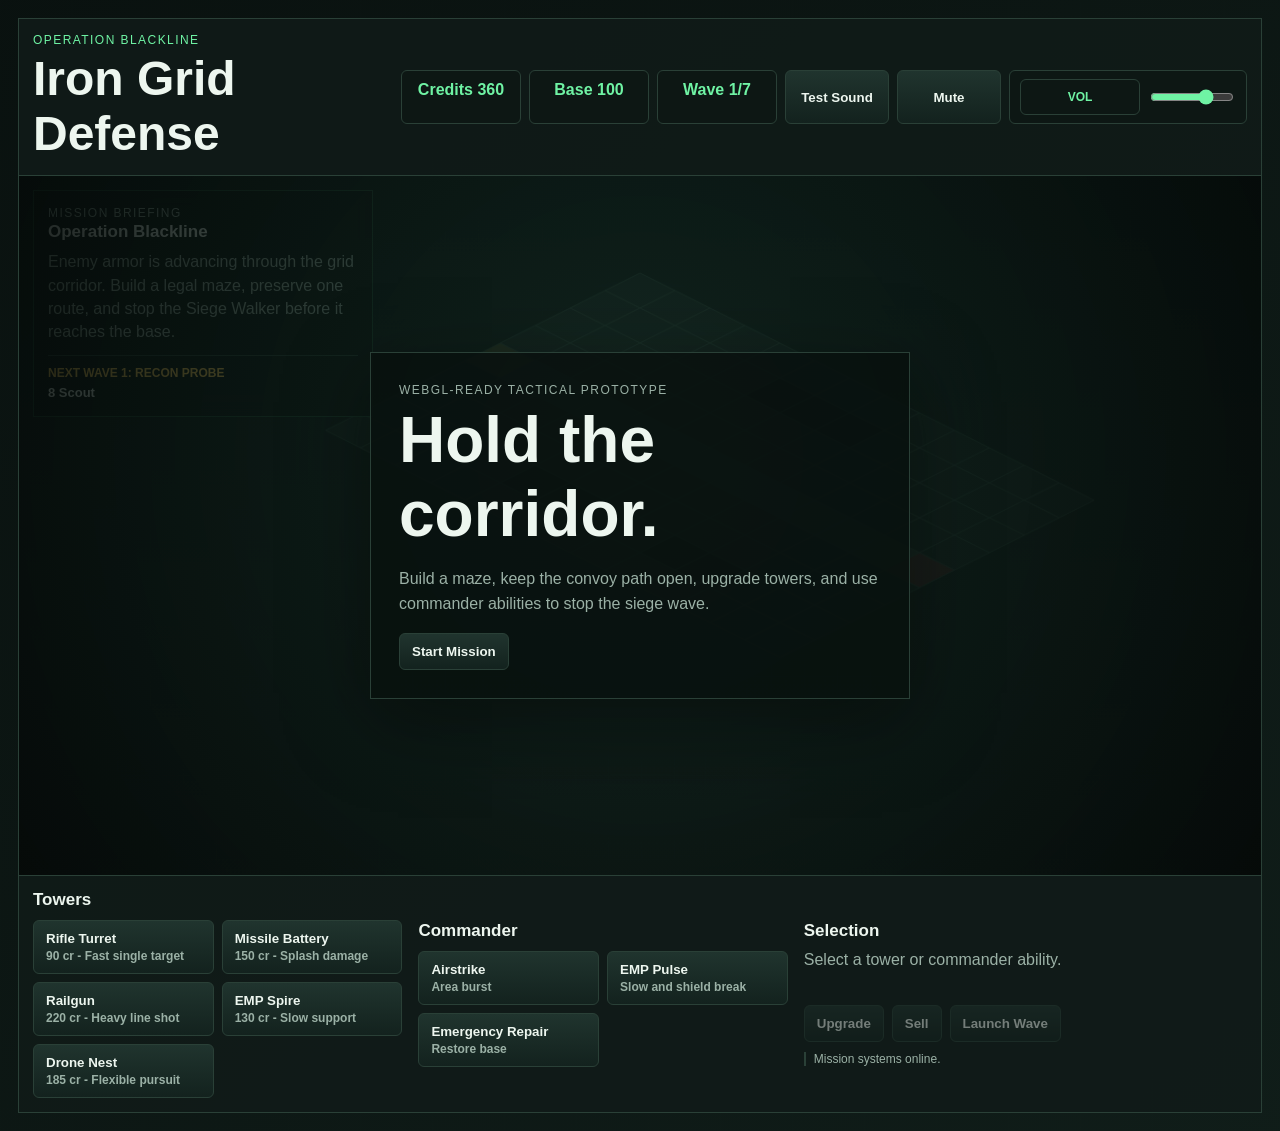
==== docs/index.html @ 9164884e "fix: make audio controls explicit" ====
<!doctype html>
<html lang="en">
<head>
  <meta charset="utf-8">
  <meta name="viewport" content="width=device-width, initial-scale=1">
  <title>Iron Grid Defense</title>
  <link rel="stylesheet" href="styles.css">
</head>
<body>
  <main class="shell">
    <section class="command-bar">
      <div>
        <p class="eyebrow">Operation Blackline</p>
        <h1>Iron Grid Defense</h1>
      </div>
      <div class="status-row">
        <span id="credits">Credits 0</span>
        <span id="base">Base 100</span>
        <span id="wave">Wave 0/0</span>
        <button id="soundToggle" class="sound-toggle">Test Sound</button>
        <button id="muteToggle" class="sound-toggle">Mute</button>
        <label class="volume-control" for="volume">
          <span>Vol</span>
          <input id="volume" type="range" min="0" max="100" value="70">
        </label>
      </div>
    </section>

    <section class="game-frame">
      <canvas id="game" width="1280" height="720" aria-label="Tower defense battlefield"></canvas>
      <aside class="mission-panel">
        <p class="eyebrow">Mission Briefing</p>
        <h2 id="missionName">Operation Blackline</h2>
        <p id="missionBriefing">Build a maze and hold the corridor.</p>
        <div class="wave-preview">
          <span id="waveName">Wave preview unavailable</span>
          <strong id="waveComposition">No wave loaded</strong>
        </div>
      </aside>
      <div id="overlay" class="overlay">
        <div class="overlay-panel">
          <p class="eyebrow">WebGL-ready tactical prototype</p>
          <h2>Hold the corridor.</h2>
          <p>Build a maze, keep the convoy path open, upgrade towers, and use commander abilities to stop the siege wave.</p>
          <button id="start">Start Mission</button>
        </div>
      </div>
    </section>

    <section class="hud">
      <div>
        <h2>Towers</h2>
        <div id="towerButtons" class="button-grid"></div>
      </div>
      <div>
        <h2>Commander</h2>
        <div id="abilityButtons" class="button-grid"></div>
      </div>
      <div class="orders">
        <h2>Selection</h2>
        <p id="selection">Select a tower or commander ability.</p>
        <div class="order-buttons">
          <button id="upgrade" disabled>Upgrade</button>
          <button id="sell" disabled>Sell</button>
          <button id="nextWave">Launch Wave</button>
        </div>
        <div id="combatLog" class="combat-log"></div>
      </div>
    </section>
  </main>
  <script src="data.js"></script>
  <script src="game.js"></script>
</body>
</html>
---- docs/styles.css ----
:root {
  --bg: #09110f;
  --panel: #111b19;
  --panel-2: #172520;
  --line: #2a4037;
  --text: #edf6ef;
  --muted: #9bb1a6;
  --accent: #6ff3a4;
  --warn: #ffcf5a;
  --danger: #ff6f5f;
  --steel: #8fb0bb;
}

* {
  box-sizing: border-box;
}

html,
body {
  margin: 0;
  min-height: 100%;
  background:
    linear-gradient(140deg, rgba(9, 17, 15, 0.96), rgba(15, 28, 24, 0.94)),
    repeating-linear-gradient(90deg, rgba(111, 243, 164, 0.045) 0 1px, transparent 1px 72px);
  color: var(--text);
  font-family: "Trebuchet MS", "Segoe UI", sans-serif;
}

button {
  border: 1px solid var(--line);
  background: linear-gradient(180deg, #20342e, #13221e);
  color: var(--text);
  padding: 10px 12px;
  border-radius: 6px;
  font-weight: 700;
  cursor: pointer;
}

button:hover:not(:disabled),
button.active {
  border-color: var(--accent);
  box-shadow: 0 0 18px rgba(111, 243, 164, 0.2);
}

button:disabled {
  cursor: not-allowed;
  opacity: 0.45;
}

.shell {
  width: min(1440px, 100%);
  margin: 0 auto;
  padding: 18px;
}

.command-bar,
.hud {
  display: grid;
  grid-template-columns: 1fr auto;
  gap: 16px;
  align-items: center;
  border: 1px solid var(--line);
  background: rgba(17, 27, 25, 0.88);
  padding: 14px;
}

.command-bar {
  border-bottom: 0;
}

.hud {
  grid-template-columns: 1fr 1fr 1.2fr;
  border-top: 0;
}

.eyebrow {
  margin: 0 0 4px;
  color: var(--accent);
  text-transform: uppercase;
  letter-spacing: 0.12em;
  font-size: 12px;
}

h1,
h2 {
  margin: 0;
  letter-spacing: 0;
}

h1 {
  font-size: clamp(28px, 4vw, 48px);
}

h2 {
  font-size: 17px;
  margin-bottom: 10px;
}

.status-row {
  display: flex;
  flex-wrap: wrap;
  justify-content: flex-end;
  gap: 8px;
}

.status-row span {
  min-width: 120px;
  border: 1px solid var(--line);
  background: #0d1714;
  color: var(--accent);
  padding: 10px;
  text-align: center;
  border-radius: 6px;
  font-weight: 800;
}

.sound-toggle {
  min-width: 104px;
  text-align: center;
}

.volume-control {
  display: flex;
  align-items: center;
  gap: 8px;
  min-width: 150px;
  border: 1px solid var(--line);
  background: #0d1714;
  padding: 8px 10px;
  border-radius: 6px;
  color: var(--muted);
  font-size: 12px;
  font-weight: 800;
  text-transform: uppercase;
}

.volume-control input {
  width: 84px;
  accent-color: var(--accent);
}

.game-frame {
  position: relative;
  border: 1px solid var(--line);
  background: #07100e;
}

.mission-panel {
  position: absolute;
  top: 14px;
  left: 14px;
  width: min(340px, calc(100% - 28px));
  border: 1px solid rgba(111, 243, 164, 0.24);
  background: rgba(9, 17, 15, 0.78);
  padding: 14px;
  backdrop-filter: blur(8px);
}

.mission-panel p {
  margin: 0;
  color: var(--muted);
  line-height: 1.45;
}

.mission-panel h2 {
  margin-bottom: 8px;
}

.wave-preview {
  margin-top: 12px;
  border-top: 1px solid var(--line);
  padding-top: 10px;
}

.wave-preview span,
.wave-preview strong {
  display: block;
}

.wave-preview span {
  color: var(--warn);
  font-size: 12px;
  font-weight: 800;
  text-transform: uppercase;
}

.wave-preview strong {
  margin-top: 4px;
  color: var(--text);
  font-size: 13px;
  line-height: 1.35;
}

canvas {
  display: block;
  width: 100%;
  height: auto;
  aspect-ratio: 16 / 9;
}

.overlay {
  position: absolute;
  inset: 0;
  display: grid;
  place-items: center;
  background: radial-gradient(circle at 50% 40%, rgba(19, 42, 35, 0.66), rgba(4, 8, 7, 0.9));
}

.overlay.hidden {
  display: none;
}

.overlay-panel {
  max-width: 540px;
  padding: 28px;
  border: 1px solid var(--line);
  background: rgba(9, 17, 15, 0.86);
  box-shadow: 0 22px 80px rgba(0, 0, 0, 0.42);
}

.overlay-panel h2 {
  font-size: clamp(34px, 5vw, 72px);
  margin-bottom: 12px;
}

.overlay-panel p {
  color: var(--muted);
  line-height: 1.55;
}

.button-grid {
  display: grid;
  grid-template-columns: repeat(auto-fit, minmax(132px, 1fr));
  gap: 8px;
}

.tower-button,
.ability-button {
  text-align: left;
}

.tower-button span,
.ability-button span {
  display: block;
  color: var(--muted);
  font-size: 12px;
  margin-top: 3px;
}

.orders p {
  min-height: 44px;
  margin: 0 0 10px;
  color: var(--muted);
}

.order-buttons {
  display: flex;
  flex-wrap: wrap;
  gap: 8px;
}

.combat-log {
  display: grid;
  gap: 5px;
  margin-top: 10px;
  color: var(--muted);
  font-size: 12px;
}

.combat-log span {
  border-left: 2px solid var(--line);
  padding-left: 8px;
}

@media (max-width: 860px) {
  .command-bar,
  .hud {
    grid-template-columns: 1fr;
  }

  .status-row {
    justify-content: flex-start;
  }

  .mission-panel {
    position: static;
    width: auto;
    border-left: 0;
    border-right: 0;
  }
}
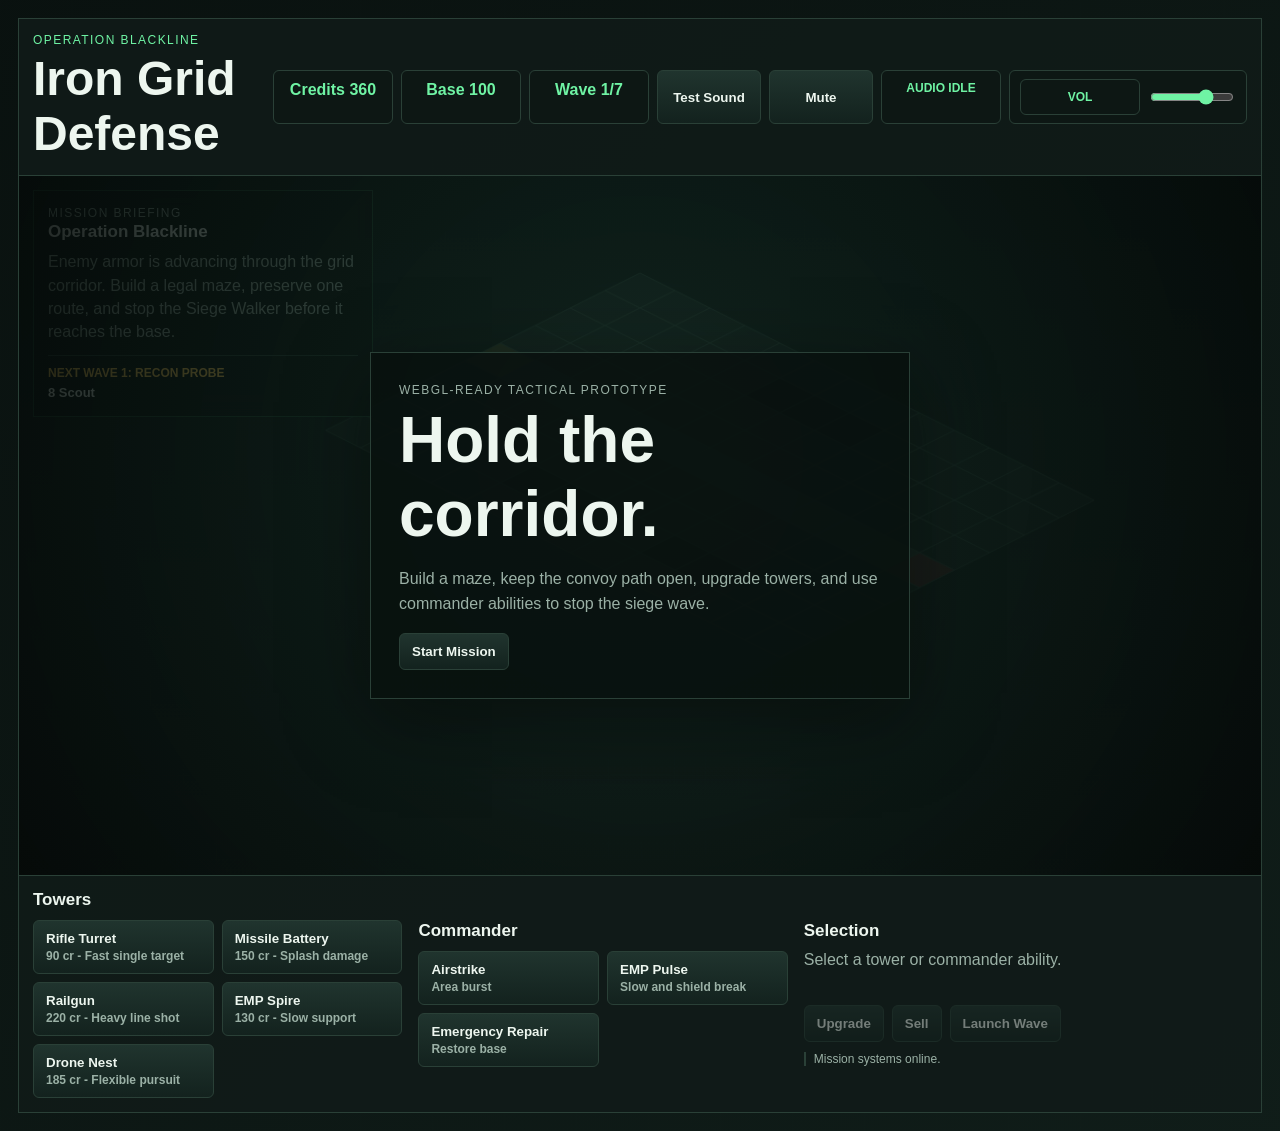
==== commit 841cf490: "fix: add audio fallback diagnostics" ====
--- a/docs/index.html
+++ b/docs/index.html
@@ -19,6 +19,7 @@
         <span id="wave">Wave 0/0</span>
         <button id="soundToggle" class="sound-toggle">Test Sound</button>
         <button id="muteToggle" class="sound-toggle">Mute</button>
+        <span id="audioStatus" class="audio-status">Audio idle</span>
         <label class="volume-control" for="volume">
           <span>Vol</span>
           <input id="volume" type="range" min="0" max="100" value="70">
--- a/docs/styles.css
+++ b/docs/styles.css
@@ -139,6 +139,27 @@
   accent-color: var(--accent);
 }
 
+.audio-status {
+  min-width: 118px;
+  border: 1px solid var(--line);
+  background: #0d1714;
+  color: var(--muted);
+  padding: 10px;
+  text-align: center;
+  border-radius: 6px;
+  font-size: 12px;
+  font-weight: 800;
+  text-transform: uppercase;
+}
+
+.audio-status.ready {
+  color: var(--accent);
+}
+
+.audio-status.blocked {
+  color: var(--danger);
+}
+
 .game-frame {
   position: relative;
   border: 1px solid var(--line);
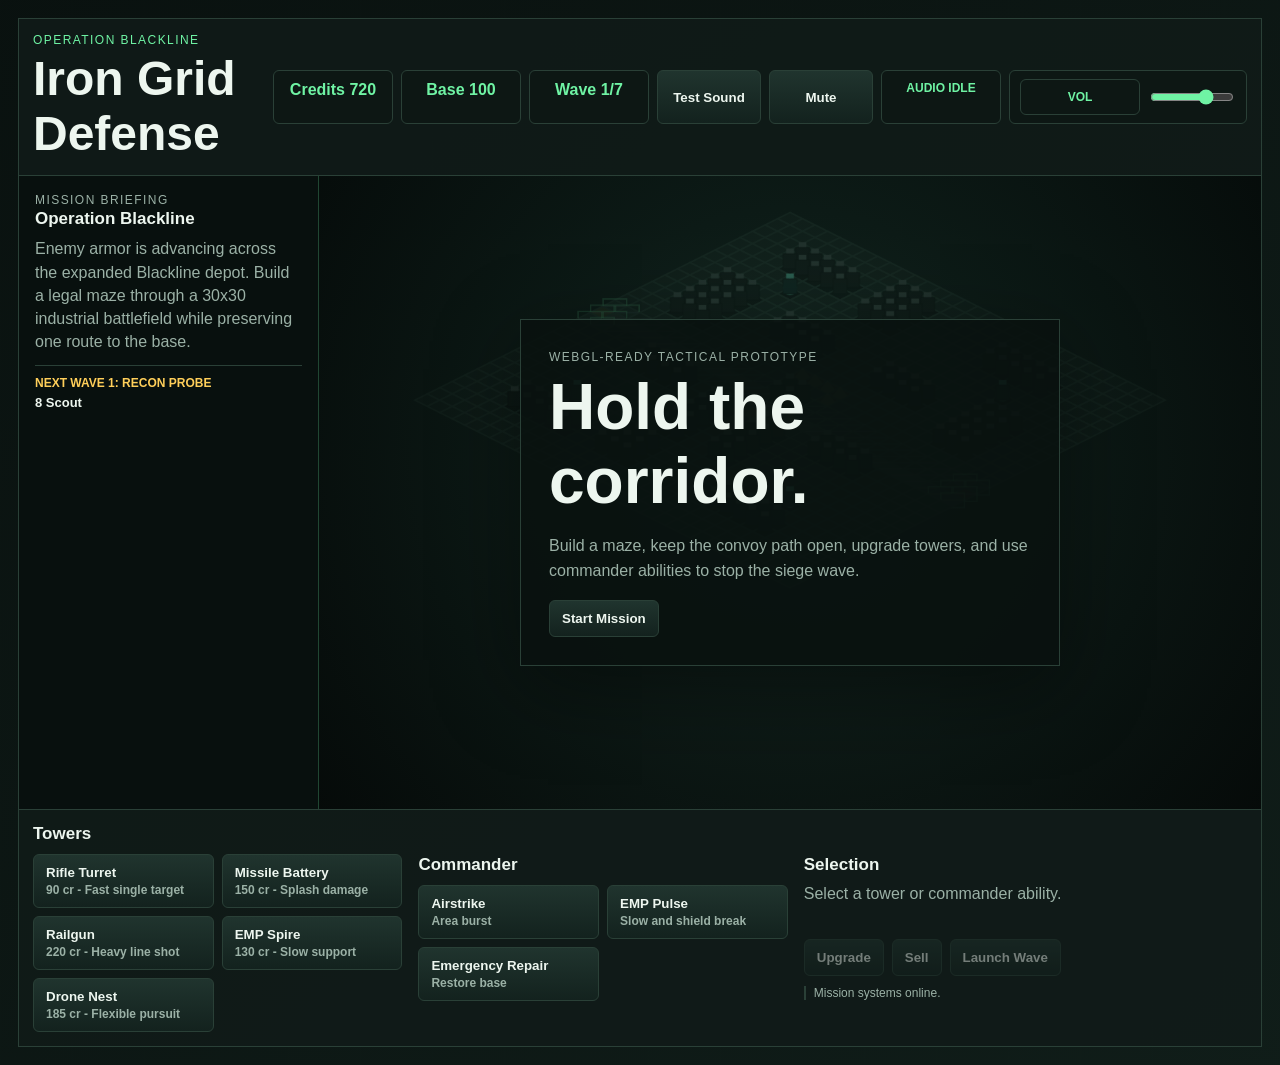
==== commit 453d9024: "fix: reframe large battlefield layout" ====
--- a/docs/index.html
+++ b/docs/index.html
@@ -27,8 +27,7 @@
       </div>
     </section>
 
-    <section class="game-frame">
-      <canvas id="game" width="1280" height="720" aria-label="Tower defense battlefield"></canvas>
+    <section class="battlefield-layout">
       <aside class="mission-panel">
         <p class="eyebrow">Mission Briefing</p>
         <h2 id="missionName">Operation Blackline</h2>
@@ -38,12 +37,15 @@
           <strong id="waveComposition">No wave loaded</strong>
         </div>
       </aside>
-      <div id="overlay" class="overlay">
-        <div class="overlay-panel">
-          <p class="eyebrow">WebGL-ready tactical prototype</p>
-          <h2>Hold the corridor.</h2>
-          <p>Build a maze, keep the convoy path open, upgrade towers, and use commander abilities to stop the siege wave.</p>
-          <button id="start">Start Mission</button>
+      <div class="game-frame">
+        <canvas id="game" width="1280" height="860" aria-label="Tower defense battlefield"></canvas>
+        <div id="overlay" class="overlay">
+          <div class="overlay-panel">
+            <p class="eyebrow">WebGL-ready tactical prototype</p>
+            <h2>Hold the corridor.</h2>
+            <p>Build a maze, keep the convoy path open, upgrade towers, and use commander abilities to stop the siege wave.</p>
+            <button id="start">Start Mission</button>
+          </div>
         </div>
       </div>
     </section>
--- a/docs/styles.css
+++ b/docs/styles.css
@@ -48,7 +48,7 @@
 }
 
 .shell {
-  width: min(1440px, 100%);
+  width: min(1760px, 100%);
   margin: 0 auto;
   padding: 18px;
 }
@@ -160,21 +160,23 @@
   color: var(--danger);
 }
 
+.battlefield-layout {
+  display: grid;
+  grid-template-columns: 300px 1fr;
+  border: 1px solid var(--line);
+  background: rgba(7, 16, 14, 0.92);
+}
+
 .game-frame {
   position: relative;
-  border: 1px solid var(--line);
   background: #07100e;
+  min-width: 0;
 }
 
 .mission-panel {
-  position: absolute;
-  top: 14px;
-  left: 14px;
-  width: min(340px, calc(100% - 28px));
-  border: 1px solid rgba(111, 243, 164, 0.24);
-  background: rgba(9, 17, 15, 0.78);
-  padding: 14px;
-  backdrop-filter: blur(8px);
+  border-right: 1px solid rgba(111, 243, 164, 0.24);
+  background: rgba(9, 17, 15, 0.86);
+  padding: 16px;
 }
 
 .mission-panel p {
@@ -216,7 +218,7 @@
   display: block;
   width: 100%;
   height: auto;
-  aspect-ratio: 16 / 9;
+  aspect-ratio: 1280 / 860;
 }
 
 .overlay {
@@ -299,14 +301,17 @@
     grid-template-columns: 1fr;
   }
 
+  .battlefield-layout {
+    grid-template-columns: 1fr;
+  }
+
   .status-row {
     justify-content: flex-start;
   }
 
   .mission-panel {
-    position: static;
-    width: auto;
     border-left: 0;
     border-right: 0;
+    border-bottom: 1px solid rgba(111, 243, 164, 0.24);
   }
 }
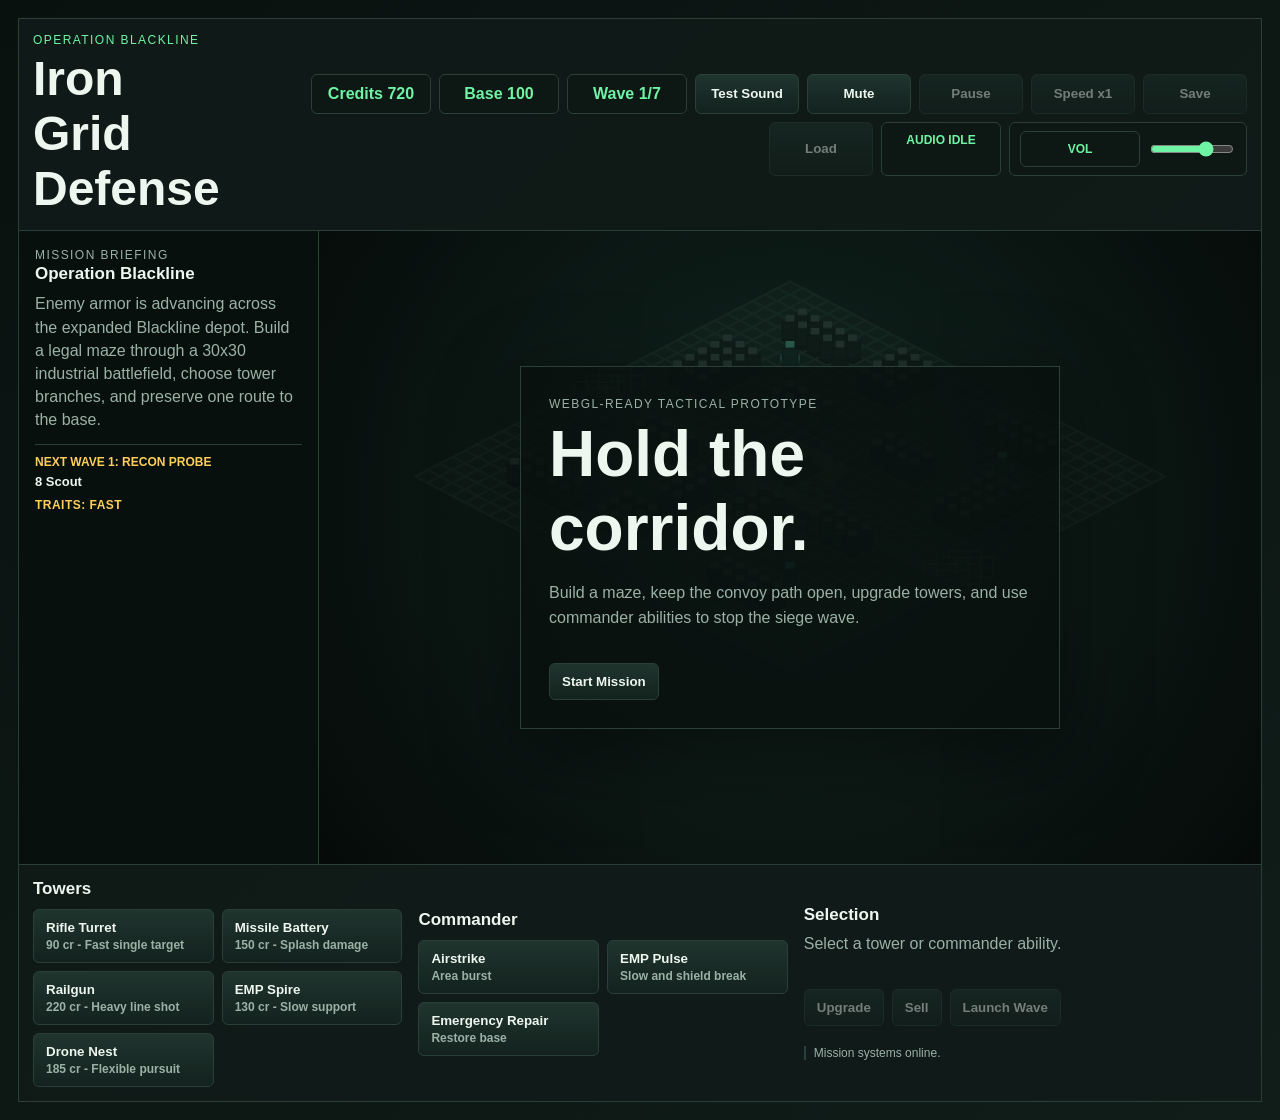
==== commit 4ca3aa3a: "feat: expand tower defense mission systems" ====
--- a/docs/index.html
+++ b/docs/index.html
@@ -19,6 +19,10 @@
         <span id="wave">Wave 0/0</span>
         <button id="soundToggle" class="sound-toggle">Test Sound</button>
         <button id="muteToggle" class="sound-toggle">Mute</button>
+        <button id="pauseToggle" class="sound-toggle">Pause</button>
+        <button id="speedToggle" class="sound-toggle">Speed x1</button>
+        <button id="saveGame" class="sound-toggle">Save</button>
+        <button id="loadGame" class="sound-toggle">Load</button>
         <span id="audioStatus" class="audio-status">Audio idle</span>
         <label class="volume-control" for="volume">
           <span>Vol</span>
@@ -35,6 +39,7 @@
         <div class="wave-preview">
           <span id="waveName">Wave preview unavailable</span>
           <strong id="waveComposition">No wave loaded</strong>
+          <span id="waveTraits" class="wave-traits">No enemy traits loaded</span>
         </div>
       </aside>
       <div class="game-frame">
@@ -42,8 +47,9 @@
         <div id="overlay" class="overlay">
           <div class="overlay-panel">
             <p class="eyebrow">WebGL-ready tactical prototype</p>
-            <h2>Hold the corridor.</h2>
-            <p>Build a maze, keep the convoy path open, upgrade towers, and use commander abilities to stop the siege wave.</p>
+            <h2 id="overlayTitle">Hold the corridor.</h2>
+            <p id="overlayText">Build a maze, keep the convoy path open, upgrade towers, and use commander abilities to stop the siege wave.</p>
+            <div id="resultStats" class="result-stats" aria-live="polite"></div>
             <button id="start">Start Mission</button>
           </div>
         </div>
@@ -67,6 +73,7 @@
           <button id="sell" disabled>Sell</button>
           <button id="nextWave">Launch Wave</button>
         </div>
+        <div id="upgradeChoices" class="upgrade-choices"></div>
         <div id="combatLog" class="combat-log"></div>
       </div>
     </section>
--- a/docs/styles.css
+++ b/docs/styles.css
@@ -214,6 +214,15 @@
   line-height: 1.35;
 }
 
+.wave-traits {
+  margin-top: 8px;
+  color: var(--steel);
+  font-size: 12px;
+  font-weight: 700;
+  text-transform: uppercase;
+  letter-spacing: 0.04em;
+}
+
 canvas {
   display: block;
   width: 100%;
@@ -251,6 +260,33 @@
   line-height: 1.55;
 }
 
+.result-stats {
+  display: grid;
+  grid-template-columns: repeat(2, minmax(0, 1fr));
+  gap: 8px;
+  margin: 18px 0 14px;
+}
+
+.result-stat {
+  border: 1px solid var(--line);
+  background: rgba(13, 23, 20, 0.85);
+  padding: 10px 12px;
+}
+
+.result-stat strong {
+  display: block;
+  color: var(--accent);
+  font-size: 18px;
+  margin-bottom: 2px;
+}
+
+.result-stat span {
+  color: var(--muted);
+  font-size: 11px;
+  text-transform: uppercase;
+  letter-spacing: 0.08em;
+}
+
 .button-grid {
   display: grid;
   grid-template-columns: repeat(auto-fit, minmax(132px, 1fr));
@@ -280,6 +316,35 @@
   display: flex;
   flex-wrap: wrap;
   gap: 8px;
+}
+
+.upgrade-choices {
+  display: grid;
+  grid-template-columns: repeat(auto-fit, minmax(170px, 1fr));
+  gap: 8px;
+  margin-top: 10px;
+}
+
+.upgrade-choice {
+  text-align: left;
+  border-color: rgba(111, 243, 164, 0.28);
+}
+
+.upgrade-choice strong,
+.upgrade-choice span {
+  display: block;
+}
+
+.upgrade-choice span {
+  margin-top: 4px;
+  color: var(--muted);
+  font-size: 12px;
+  line-height: 1.35;
+}
+
+.upgrade-choice.active {
+  border-color: var(--accent);
+  box-shadow: 0 0 18px rgba(111, 243, 164, 0.16);
 }
 
 .combat-log {
@@ -314,4 +379,8 @@
     border-right: 0;
     border-bottom: 1px solid rgba(111, 243, 164, 0.24);
   }
-}
+
+  .result-stats {
+    grid-template-columns: 1fr;
+  }
+}
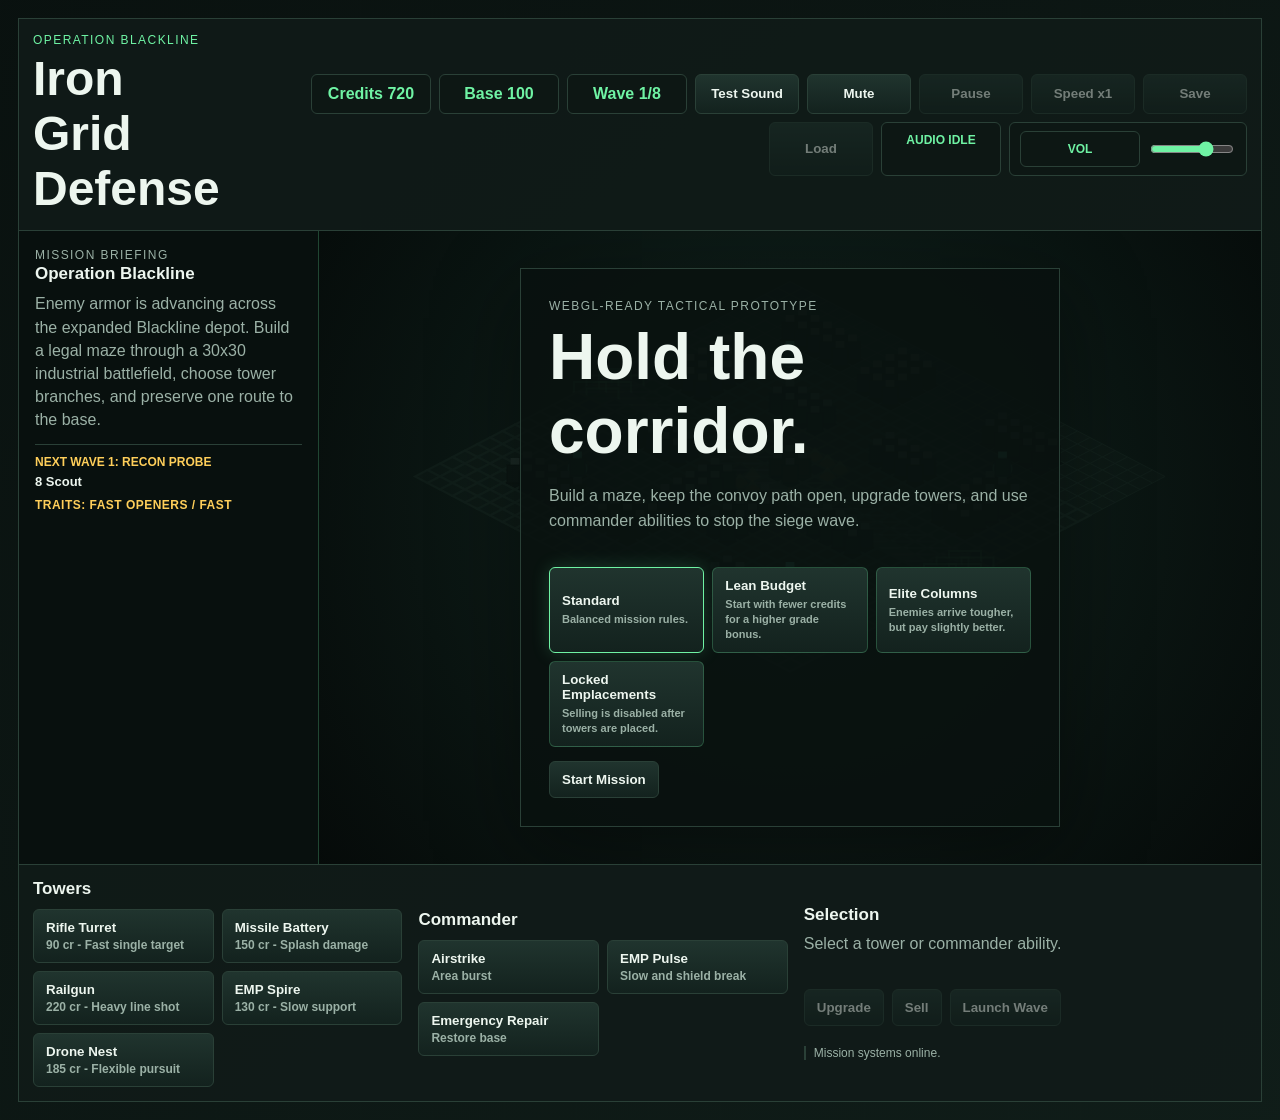
==== commit 63af05fb: "Add strategic tower defense depth" ====
--- a/docs/index.html
+++ b/docs/index.html
@@ -44,12 +44,20 @@
       </aside>
       <div class="game-frame">
         <canvas id="game" width="1280" height="860" aria-label="Tower defense battlefield"></canvas>
+        <div id="battleBanner" class="battle-banner" aria-live="polite"></div>
+        <div id="pauseOverlay" class="pause-overlay hidden">
+          <div>
+            <p class="eyebrow">Paused</p>
+            <h2>Orders held.</h2>
+          </div>
+        </div>
         <div id="overlay" class="overlay">
           <div class="overlay-panel">
             <p class="eyebrow">WebGL-ready tactical prototype</p>
             <h2 id="overlayTitle">Hold the corridor.</h2>
             <p id="overlayText">Build a maze, keep the convoy path open, upgrade towers, and use commander abilities to stop the siege wave.</p>
             <div id="resultStats" class="result-stats" aria-live="polite"></div>
+            <div id="challengeModes" class="challenge-modes" aria-label="Challenge modes"></div>
             <button id="start">Start Mission</button>
           </div>
         </div>
@@ -68,6 +76,7 @@
       <div class="orders">
         <h2>Selection</h2>
         <p id="selection">Select a tower or commander ability.</p>
+        <div id="towerDetails" class="tower-details" aria-live="polite"></div>
         <div class="order-buttons">
           <button id="upgrade" disabled>Upgrade</button>
           <button id="sell" disabled>Sell</button>
@@ -77,8 +86,12 @@
         <div id="combatLog" class="combat-log"></div>
       </div>
     </section>
+    <section id="debugPanel" class="debug-panel" hidden>
+      <button id="debugCredits">+500 Credits</button>
+      <button id="debugWave">Skip Wave</button>
+      <button id="debugSaveClear">Clear Save</button>
+    </section>
   </main>
-  <script src="data.js"></script>
-  <script src="game.js"></script>
+  <script type="module" src="game.js"></script>
 </body>
 </html>
--- a/docs/styles.css
+++ b/docs/styles.css
@@ -171,6 +171,7 @@
   position: relative;
   background: #07100e;
   min-width: 0;
+  overflow: hidden;
 }
 
 .mission-panel {
@@ -242,6 +243,56 @@
   display: none;
 }
 
+.pause-overlay {
+  position: absolute;
+  inset: 0;
+  display: grid;
+  place-items: center;
+  background: rgba(5, 9, 8, 0.54);
+  pointer-events: none;
+  backdrop-filter: blur(2px);
+}
+
+.pause-overlay.hidden {
+  display: none;
+}
+
+.pause-overlay div {
+  border: 1px solid var(--line);
+  background: rgba(9, 17, 15, 0.88);
+  padding: 18px 22px;
+  text-align: center;
+}
+
+.pause-overlay h2 {
+  margin: 0;
+  font-size: 24px;
+}
+
+.battle-banner {
+  position: absolute;
+  top: 18px;
+  left: 50%;
+  min-width: min(420px, calc(100% - 36px));
+  transform: translateX(-50%);
+  border: 1px solid rgba(111, 243, 164, 0.3);
+  background: rgba(9, 17, 15, 0.86);
+  color: var(--text);
+  padding: 10px 14px;
+  text-align: center;
+  font-weight: 800;
+  text-transform: uppercase;
+  letter-spacing: 0.08em;
+  opacity: 0;
+  pointer-events: none;
+  transition: opacity 140ms ease, transform 140ms ease;
+}
+
+.battle-banner.visible {
+  opacity: 1;
+  transform: translate(-50%, 0);
+}
+
 .overlay-panel {
   max-width: 540px;
   padding: 28px;
@@ -287,6 +338,36 @@
   letter-spacing: 0.08em;
 }
 
+.challenge-modes {
+  display: grid;
+  grid-template-columns: repeat(auto-fit, minmax(138px, 1fr));
+  gap: 8px;
+  margin: 16px 0 14px;
+}
+
+.challenge-button {
+  text-align: left;
+  border-color: rgba(111, 243, 164, 0.22);
+  min-height: 76px;
+}
+
+.challenge-button strong,
+.challenge-button span {
+  display: block;
+}
+
+.challenge-button span {
+  margin-top: 4px;
+  color: var(--muted);
+  font-size: 11px;
+  line-height: 1.35;
+}
+
+.challenge-button.active {
+  border-color: var(--accent);
+  box-shadow: 0 0 18px rgba(111, 243, 164, 0.18);
+}
+
 .button-grid {
   display: grid;
   grid-template-columns: repeat(auto-fit, minmax(132px, 1fr));
@@ -312,6 +393,70 @@
   color: var(--muted);
 }
 
+.tower-details {
+  min-height: 0;
+  margin-bottom: 10px;
+}
+
+.tower-detail-header {
+  display: flex;
+  justify-content: space-between;
+  gap: 10px;
+  border: 1px solid var(--line);
+  background: rgba(13, 23, 20, 0.82);
+  padding: 9px 10px;
+}
+
+.tower-detail-header strong,
+.tower-detail-header span {
+  overflow-wrap: anywhere;
+}
+
+.tower-detail-header span {
+  color: var(--accent);
+  font-size: 12px;
+  font-weight: 800;
+  text-transform: uppercase;
+}
+
+.tower-stat-grid {
+  display: grid;
+  grid-template-columns: repeat(3, minmax(0, 1fr));
+  gap: 6px;
+  margin-top: 6px;
+}
+
+.tower-stat-grid span {
+  border: 1px solid rgba(42, 64, 55, 0.82);
+  background: rgba(7, 16, 14, 0.7);
+  color: var(--muted);
+  padding: 7px;
+  font-size: 11px;
+  text-transform: uppercase;
+}
+
+.tower-stat-grid b {
+  display: block;
+  color: var(--text);
+  font-size: 13px;
+  margin-bottom: 2px;
+}
+
+.tower-details p {
+  min-height: 0;
+  margin: 6px 0 0;
+  border-left: 2px solid var(--accent);
+  padding-left: 8px;
+  font-size: 12px;
+}
+
+.tower-details .tower-role {
+  color: var(--steel);
+  text-transform: uppercase;
+  font-weight: 800;
+  letter-spacing: 0.04em;
+}
+
 .order-buttons {
   display: flex;
   flex-wrap: wrap;
@@ -358,6 +503,19 @@
 .combat-log span {
   border-left: 2px solid var(--line);
   padding-left: 8px;
+}
+
+.debug-panel {
+  display: flex;
+  flex-wrap: wrap;
+  gap: 8px;
+  border: 1px solid var(--warn);
+  background: rgba(43, 41, 29, 0.76);
+  padding: 10px;
+}
+
+.debug-panel[hidden] {
+  display: none;
 }
 
 @media (max-width: 860px) {
@@ -383,4 +541,8 @@
   .result-stats {
     grid-template-columns: 1fr;
   }
-}
+
+  .tower-stat-grid {
+    grid-template-columns: repeat(2, minmax(0, 1fr));
+  }
+}
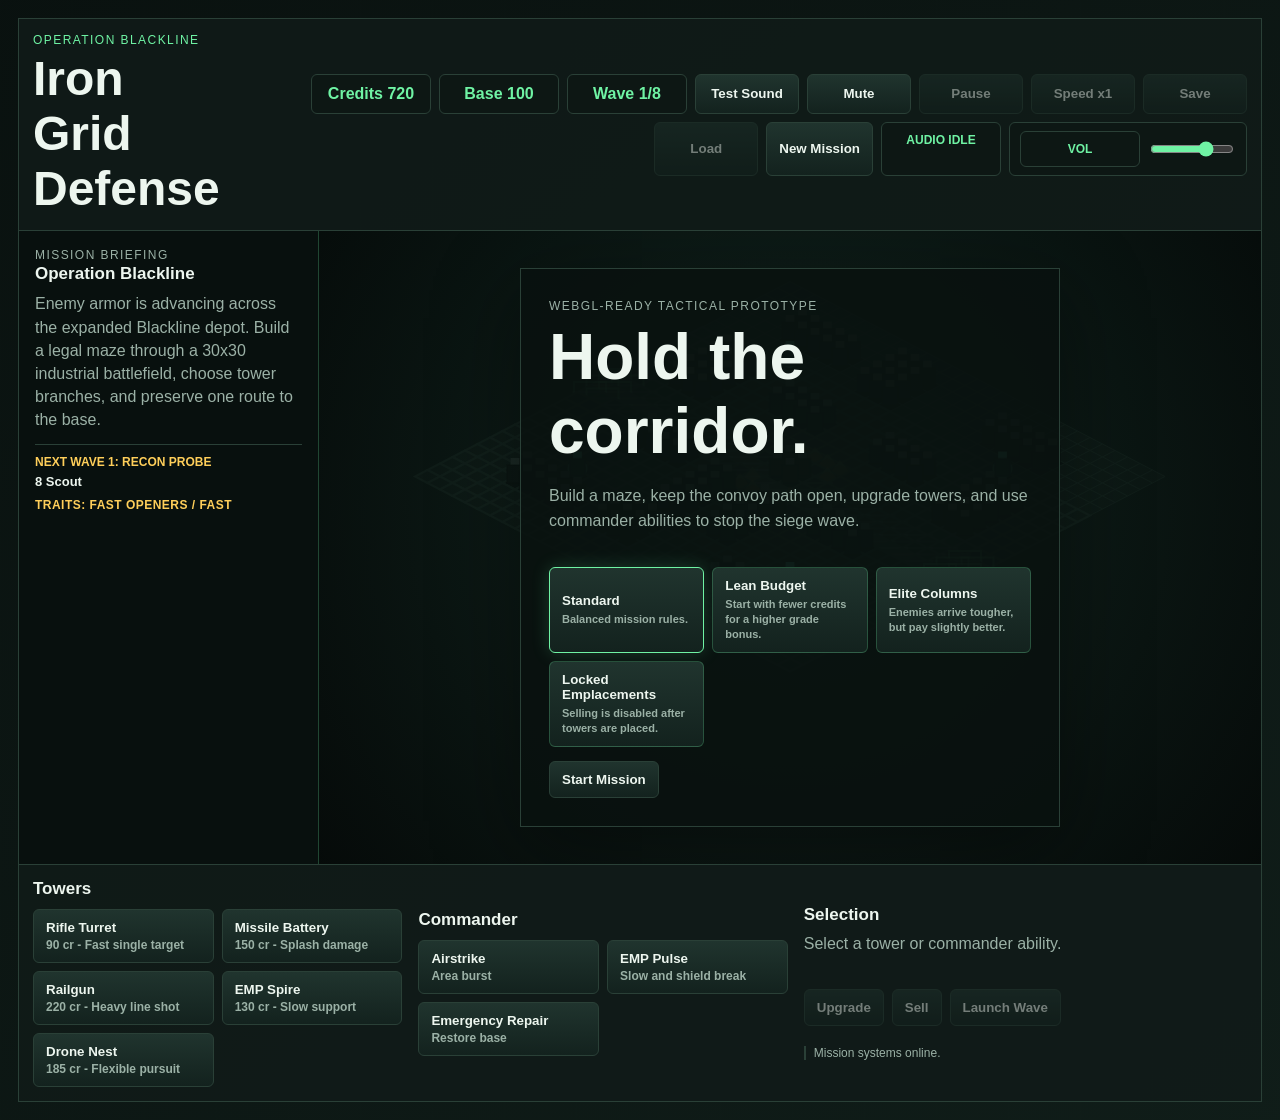
==== commit 95af3455: "Add new mission reset control" ====
--- a/docs/index.html
+++ b/docs/index.html
@@ -23,6 +23,7 @@
         <button id="speedToggle" class="sound-toggle">Speed x1</button>
         <button id="saveGame" class="sound-toggle">Save</button>
         <button id="loadGame" class="sound-toggle">Load</button>
+        <button id="resetGame" class="sound-toggle">New Mission</button>
         <span id="audioStatus" class="audio-status">Audio idle</span>
         <label class="volume-control" for="volume">
           <span>Vol</span>
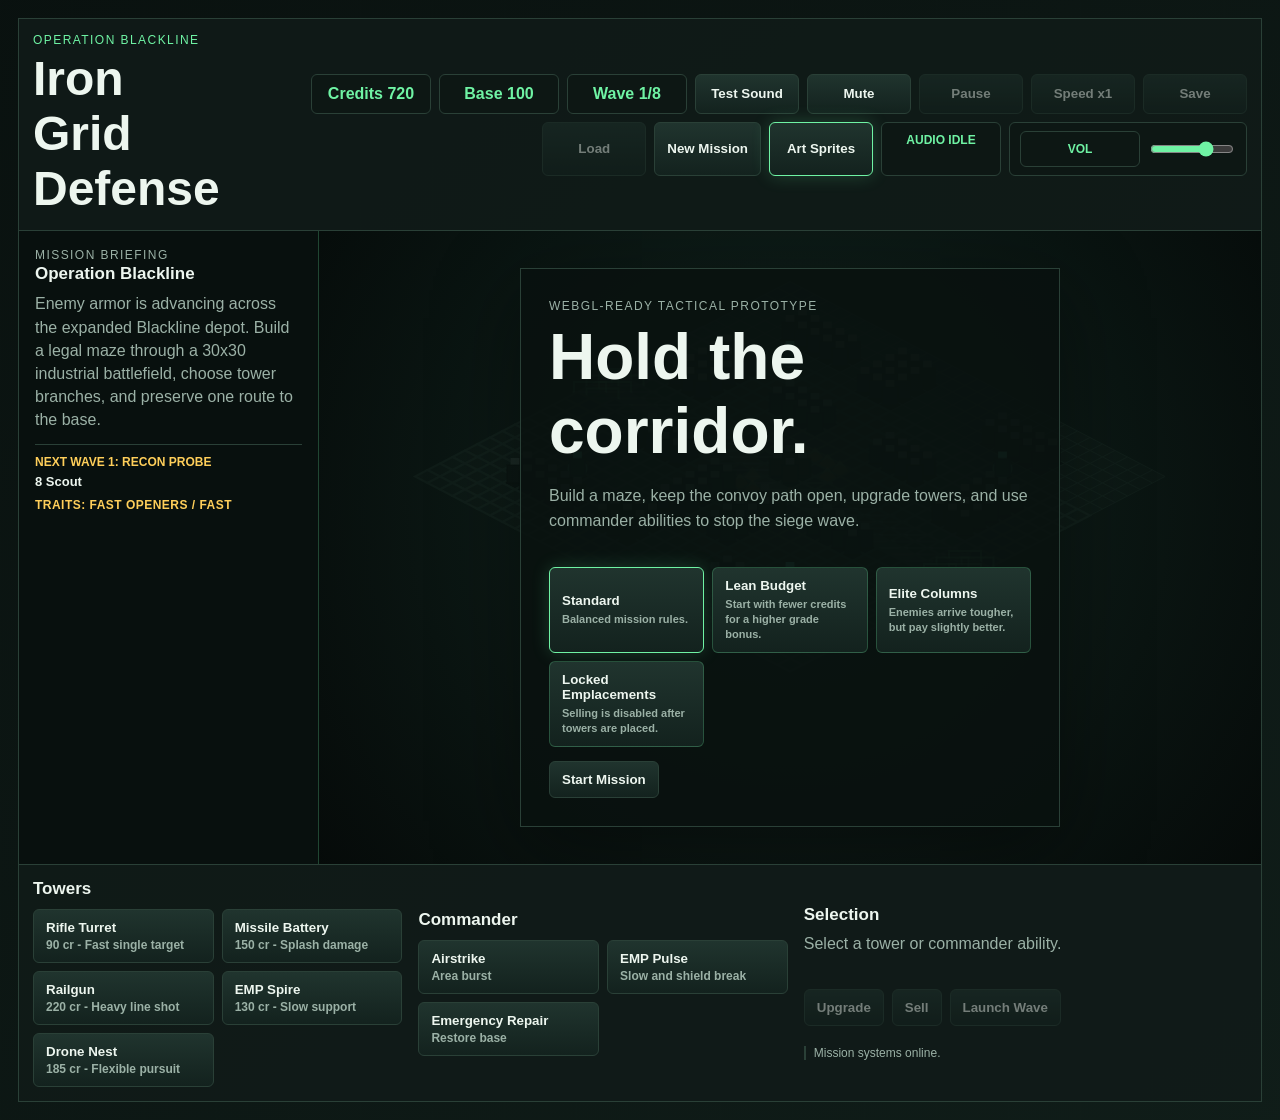
==== commit 035dadb4: "Add art theme toggle and tune sprite overlays" ====
--- a/docs/index.html
+++ b/docs/index.html
@@ -24,6 +24,7 @@
         <button id="saveGame" class="sound-toggle">Save</button>
         <button id="loadGame" class="sound-toggle">Load</button>
         <button id="resetGame" class="sound-toggle">New Mission</button>
+        <button id="artTheme" class="sound-toggle">Art Sprites</button>
         <span id="audioStatus" class="audio-status">Audio idle</span>
         <label class="volume-control" for="volume">
           <span>Vol</span>
